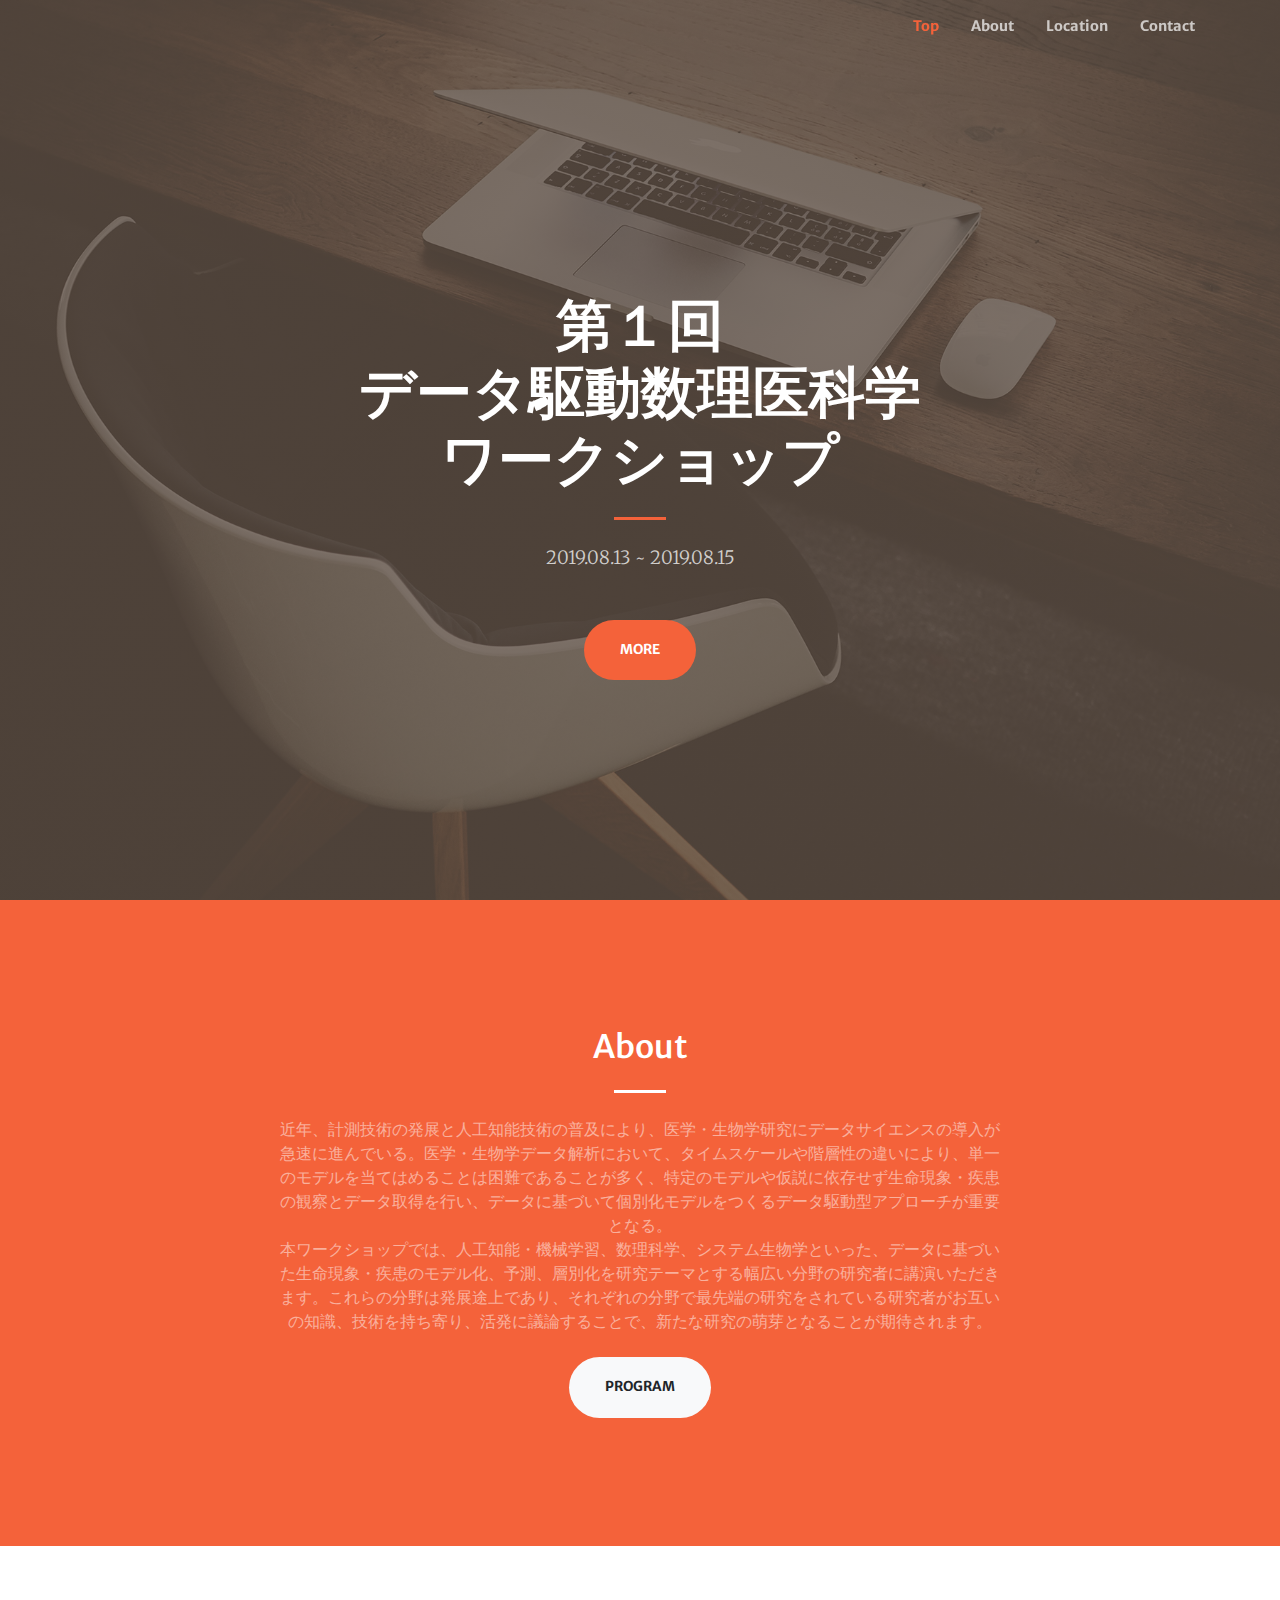
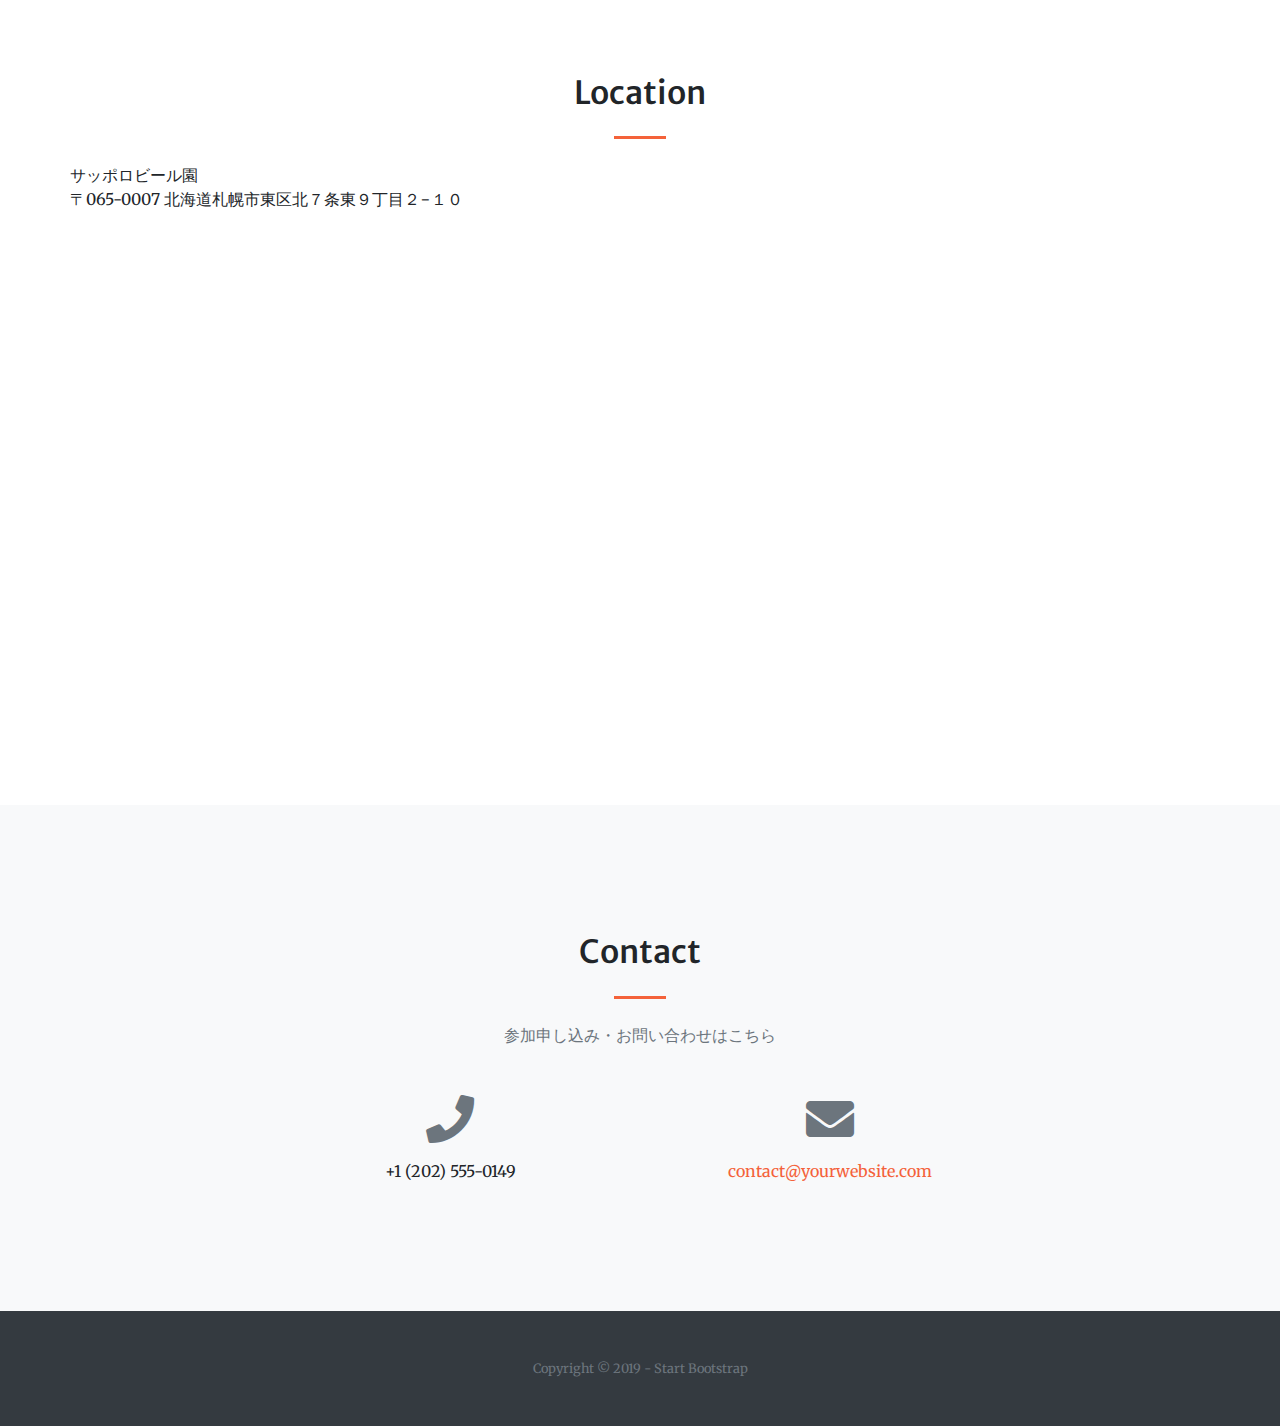
==== index.html @ a9fa40c0 "Add files via upload" ====
<!DOCTYPE html>
<html lang="en">

<head>

  <meta charset="utf-8">
  <meta name="viewport" content="width=device-width, initial-scale=1, shrink-to-fit=no">
  <meta name="description" content="">
  <meta name="author" content="">

  <title>データ駆動数理医科学ワークショップ</title>

  <!-- Font Awesome Icons -->
  <link href="vendor/fontawesome-free/css/all.min.css" rel="stylesheet" type="text/css">

  <!-- Google Fonts -->
  <link href="https://fonts.googleapis.com/css?family=Merriweather+Sans:400,700" rel="stylesheet">
  <link href='https://fonts.googleapis.com/css?family=Merriweather:400,300,300italic,400italic,700,700italic' rel='stylesheet' type='text/css'>

  <!-- Plugin CSS -->
  <link href="vendor/magnific-popup/magnific-popup.css" rel="stylesheet">

  <!-- Theme CSS - Includes Bootstrap -->
  <link href="css/creative.min.css" rel="stylesheet">

</head>

<body id="page-top">

  <!-- Navigation -->
  <nav class="navbar navbar-expand-lg navbar-light fixed-top py-3" id="mainNav">
    <div class="container">
      <a class="navbar-brand js-scroll-trigger" href="#page-top">
</a>
      <button class="navbar-toggler navbar-toggler-right" type="button" data-toggle="collapse" data-target="#navbarResponsive" aria-controls="navbarResponsive" aria-expanded="false" aria-label="Toggle navigation">
        <span class="navbar-toggler-icon"></span>
      </button>
      <div class="collapse navbar-collapse" id="navbarResponsive">
        <ul class="navbar-nav ml-auto my-2 my-lg-0">
          <li class="nav-item">
            <a class="nav-link js-scroll-trigger" href="#top">Top</a>
          </li>
          <li class="nav-item">
            <a class="nav-link js-scroll-trigger" href="#about">About</a>
          </li>
          <!--
          <li class="nav-item">
            <a class="nav-link js-scroll-trigger" href="./program.html">Program</a>
          </li>
          -->
          <li class="nav-item">
            <a class="nav-link js-scroll-trigger" href="#map">Location</a>
          </li>
          <li class="nav-item">
            <a class="nav-link js-scroll-trigger" href="#contact">Contact</a>
          </li>
        </ul>
      </div>
    </div>
  </nav>

  <!-- Masthead -->
  <header class="masthead" id="top">
    <div class="container h-100">
      <div class="row h-100 align-items-center justify-content-center text-center">
        <div class="col-lg-10 align-self-end">
          <h1 class="text-uppercase text-white font-weight-bold">第１回</br>データ駆動数理医科学</br>ワークショップ</h1>
          <hr class="divider my-4">
        </div>
        <div class="col-lg-8 align-self-baseline">
          <p class="text-white-75 font-weight-light mb-5">2019.08.13 ~ 2019.08.15</p>
          <a class="btn btn-primary btn-xl js-scroll-trigger" href="#about">More</a>
        </div>
      </div>
    </div>
  </header>

  <!-- About Section -->
  <section class="page-section bg-primary" id="about">
    <div class="container">
      <div class="row justify-content-center">
        <div class="col-lg-8 text-center">
          <h2 class="text-white mt-0">About</h2>
          <hr class="divider light my-4">
          <p class="text-white-50 mb-4">近年、計測技術の発展と人工知能技術の普及により、医学・生物学研究にデータサイエンスの導入が急速に進んでいる。医学・生物学データ解析において、タイムスケールや階層性の違いにより、単一のモデルを当てはめることは困難であることが多く、特定のモデルや仮説に依存せず生命現象・疾患の観察とデータ取得を行い、データに基づいて個別化モデルをつくるデータ駆動型アプローチが重要となる。</br>本ワークショップでは、人工知能・機械学習、数理科学、システム生物学といった、データに基づいた生命現象・疾患のモデル化、予測、層別化を研究テーマとする幅広い分野の研究者に講演いただきます。これらの分野は発展途上であり、それぞれの分野で最先端の研究をされている研究者がお互いの知識、技術を持ち寄り、活発に議論することで、新たな研究の萌芽となることが期待されます。</p>
          <a class="btn btn-light btn-xl js-scroll-trigger" href="./program.html">Program</a>
        </div>
      </div>
    </div>
  </section>
  
 
  <!-- Program Section -->
  <!--
  <section class="page-section bg-light">
    <div class="container">
      <div class="row justify-content-center">
        <div class="col-lg-8 text-muted">
          <h2 class="text-black mt-0" id="day1">Day1 2019.08.13</h2>
<p>16:00 – 16:40　バイオインフォマティクス<br />
ネットワークモデルに基づく免疫応答ダイナミクスの解析<br />
川上　英良<br />
理化学研究所 医科学イノベーションハブ推進プログラム</p>

<p>16:40 − 17:00　休憩</p>

<p>17:00 – 17:30　数理モデル<br />
免疫システムの情報処理<br />
熊谷　雄太郎<br />
大阪大学 免疫学フロンティア研究センター</p>

<p>17:30 – 18:00　数理モデル<br />
宿主APOBECとHIV-1 Vifタンパク間の共進化<br />
中林　潤<br />
横浜市立大学 先端医科学研究センター</p>

<p>19:00 − 21:00<br />
懇親会</p>

<h2 class="text-black mt-0" id="day2">Day2 2019.08.14</h2>

<p>10:00 – 10:30　数理モデル<br />
胸腺における上皮細胞との相互作用によるT細胞分化制御の理論解析<br />
金子　和正<br />
東京大学大学院 工学系研究科 電気系工学専攻</p>

<p>10:30 – 11:00　数理モデル<br />
抗原提示の階層的モデル<br />
寺口　俊介<br />
東北大学 東北メディカルメガバンク機構 ゲノム解析部門</p>

<p>11:00 − 11:20　休憩</p>

<p>11:20 – 12:00　数理モデル<br />
インフルエンザウイルス進化を駆動する宿主免疫構造の次元<br />
佐々木　顕<br />
総合研究大学院大学 先導科学研究科</p>

<p>12:00 − 13:30　昼休憩</p>

<p>13:30 – 14:30　実験解析<br />
【招待講演】<br />
シングルセル移植により明らかとなった造血幹細胞のふるまい<br />
山本　玲<br />
Institute for Stem Cell Biology and Regenerative Medicine, Stanford University School of Medicine</p>

<p>14:30 – 15:00　数理モデル<br />
骨髄球バイパスを含む造血システムの数理モデル<br />
岩波　翔也<br />
九州大学大学院 システム生命科学府</p>

<p>15:00 − 15:20　休憩</p>

<p>15:20 – 16:00　実験解析<br />
【招待講演】<br />
関節リウマチ骨破壊と骨免疫学〜Systems Osteoimmunologyの挑戦〜<br />
篠原　正浩<br />
東京医科歯科大学大学院 医歯学総合研究科</p>

<p>16:00 – 16:30　バイオインフォマティクス<br />
形式文法による免疫応答の表現と炎症過程記述への応用<br />
中岡　慎治<br />
さきがけ研究者 (東京大学生産技術研究所)</p>

<p>16:30 – 17:00　数理モデル<br />
骨免疫の数理モデル<br />
岩見　真吾<br />
九州大学大学院 理学研究院 生物科学部門</p>

         <h2 class="text-black mt-0" id="day3">Day3 2019.08.15</h2>


        </div>
      </div>
    </div>
  </section>
  -->
  <!-- Location Section -->
  <section class="page-section" id="map">
    <div class="container">
      <h2 class="text-center mt-0">Location</h2>
      <hr class="divider my-4">
      <div class="row">
       <p>サッポロビール園<br />
 〒065-0007 北海道札幌市東区北７条東９丁目２−１０</p>

<iframe src="https://www.google.com/maps/embed?pb=!1m18!1m12!1m3!1d2914.5752256854153!2d141.36680661532785!3d43.07140062914562!2m3!1f0!2f0!3f0!3m2!1i1024!2i768!4f13.1!3m3!1m2!1s0x5f0b296c094fffff%3A0x8da6209b02f71a4!2z44K144OD44Od44Ot44OT44O844Or5ZyS!5e0!3m2!1sja!2sjp!4v1563969987696!5m2!1sja!2sjp" width="100%" height="450" frameborder="0" style="border:0" allowfullscreen></iframe>
      </div>
    </div>
  </section>
  <!-- Portfolio Section -->
  <!--
  <section id="portfolio">
    <div class="container-fluid p-0">
      <div class="row no-gutters">
        <div class="col-lg-4 col-sm-6">
          <a class="portfolio-box" href="img/portfolio/fullsize/1.jpg">
            <img class="img-fluid" src="img/portfolio/thumbnails/1.jpg" alt="">
            <div class="portfolio-box-caption">
              <div class="project-category text-white-50">
                Category
              </div>
              <div class="project-name">
                Project Name
              </div>
            </div>
          </a>
        </div>
        <div class="col-lg-4 col-sm-6">
          <a class="portfolio-box" href="img/portfolio/fullsize/2.jpg">
            <img class="img-fluid" src="img/portfolio/thumbnails/2.jpg" alt="">
            <div class="portfolio-box-caption">
              <div class="project-category text-white-50">
                Category
              </div>
              <div class="project-name">
                Project Name
              </div>
            </div>
          </a>
        </div>
        <div class="col-lg-4 col-sm-6">
          <a class="portfolio-box" href="img/portfolio/fullsize/3.jpg">
            <img class="img-fluid" src="img/portfolio/thumbnails/3.jpg" alt="">
            <div class="portfolio-box-caption">
              <div class="project-category text-white-50">
                Category
              </div>
              <div class="project-name">
                Project Name
              </div>
            </div>
          </a>
        </div>
        <div class="col-lg-4 col-sm-6">
          <a class="portfolio-box" href="img/portfolio/fullsize/4.jpg">
            <img class="img-fluid" src="img/portfolio/thumbnails/4.jpg" alt="">
            <div class="portfolio-box-caption">
              <div class="project-category text-white-50">
                Category
              </div>
              <div class="project-name">
                Project Name
              </div>
            </div>
          </a>
        </div>
        <div class="col-lg-4 col-sm-6">
          <a class="portfolio-box" href="img/portfolio/fullsize/5.jpg">
            <img class="img-fluid" src="img/portfolio/thumbnails/5.jpg" alt="">
            <div class="portfolio-box-caption">
              <div class="project-category text-white-50">
                Category
              </div>
              <div class="project-name">
                Project Name
              </div>
            </div>
          </a>
        </div>
        <div class="col-lg-4 col-sm-6">
          <a class="portfolio-box" href="img/portfolio/fullsize/6.jpg">
            <img class="img-fluid" src="img/portfolio/thumbnails/6.jpg" alt="">
            <div class="portfolio-box-caption p-3">
              <div class="project-category text-white-50">
                Category
              </div>
              <div class="project-name">
                Project Name
              </div>
            </div>
          </a>
        </div>
      </div>
    </div>
  </section>
  -->
  <!-- Call to Action Section -->
  <!--
  <section class="page-section bg-dark text-white">
    <div class="container text-center">
      <h2 class="mb-4">Free Download at Start Bootstrap!</h2>
      <a class="btn btn-light btn-xl" href="https://startbootstrap.com/themes/creative/">Download Now!</a>
    </div>
  </section>
  -->
  <!-- Contact Section -->
  <section class="page-section bg-light" id="contact">
    <div class="container">
      <div class="row justify-content-center">
        <div class="col-lg-8 text-center">
          <h2 class="mt-0">Contact</h2>
          <hr class="divider my-4">
          <p class="text-muted mb-5">参加申し込み・お問い合わせはこちら</p>
        </div>
      </div>
      <div class="row">
        <div class="col-lg-4 ml-auto text-center mb-5 mb-lg-0">
          <i class="fas fa-phone fa-3x mb-3 text-muted"></i>
          <div>+1 (202) 555-0149</div>
        </div>
        <div class="col-lg-4 mr-auto text-center">
          <i class="fas fa-envelope fa-3x mb-3 text-muted"></i>
          <!-- Make sure to change the email address in anchor text AND the link below! -->
          <a class="d-block" href="mailto:contact@yourwebsite.com">contact@yourwebsite.com</a>
        </div>
      </div>
    </div>
  </section>

  <!-- Footer -->
  <footer class="bg-dark py-5">
    <div class="container">
      <div class="small text-center text-muted">Copyright &copy; 2019 - Start Bootstrap</div>
    </div>
  </footer>

  <!-- Bootstrap core JavaScript -->
  <script src="vendor/jquery/jquery.min.js"></script>
  <script src="vendor/bootstrap/js/bootstrap.bundle.min.js"></script>

  <!-- Plugin JavaScript -->
  <script src="vendor/jquery-easing/jquery.easing.min.js"></script>
  <script src="vendor/magnific-popup/jquery.magnific-popup.min.js"></script>

  <!-- Custom scripts for this template -->
  <script src="js/creative.min.js"></script>

</body>

</html>
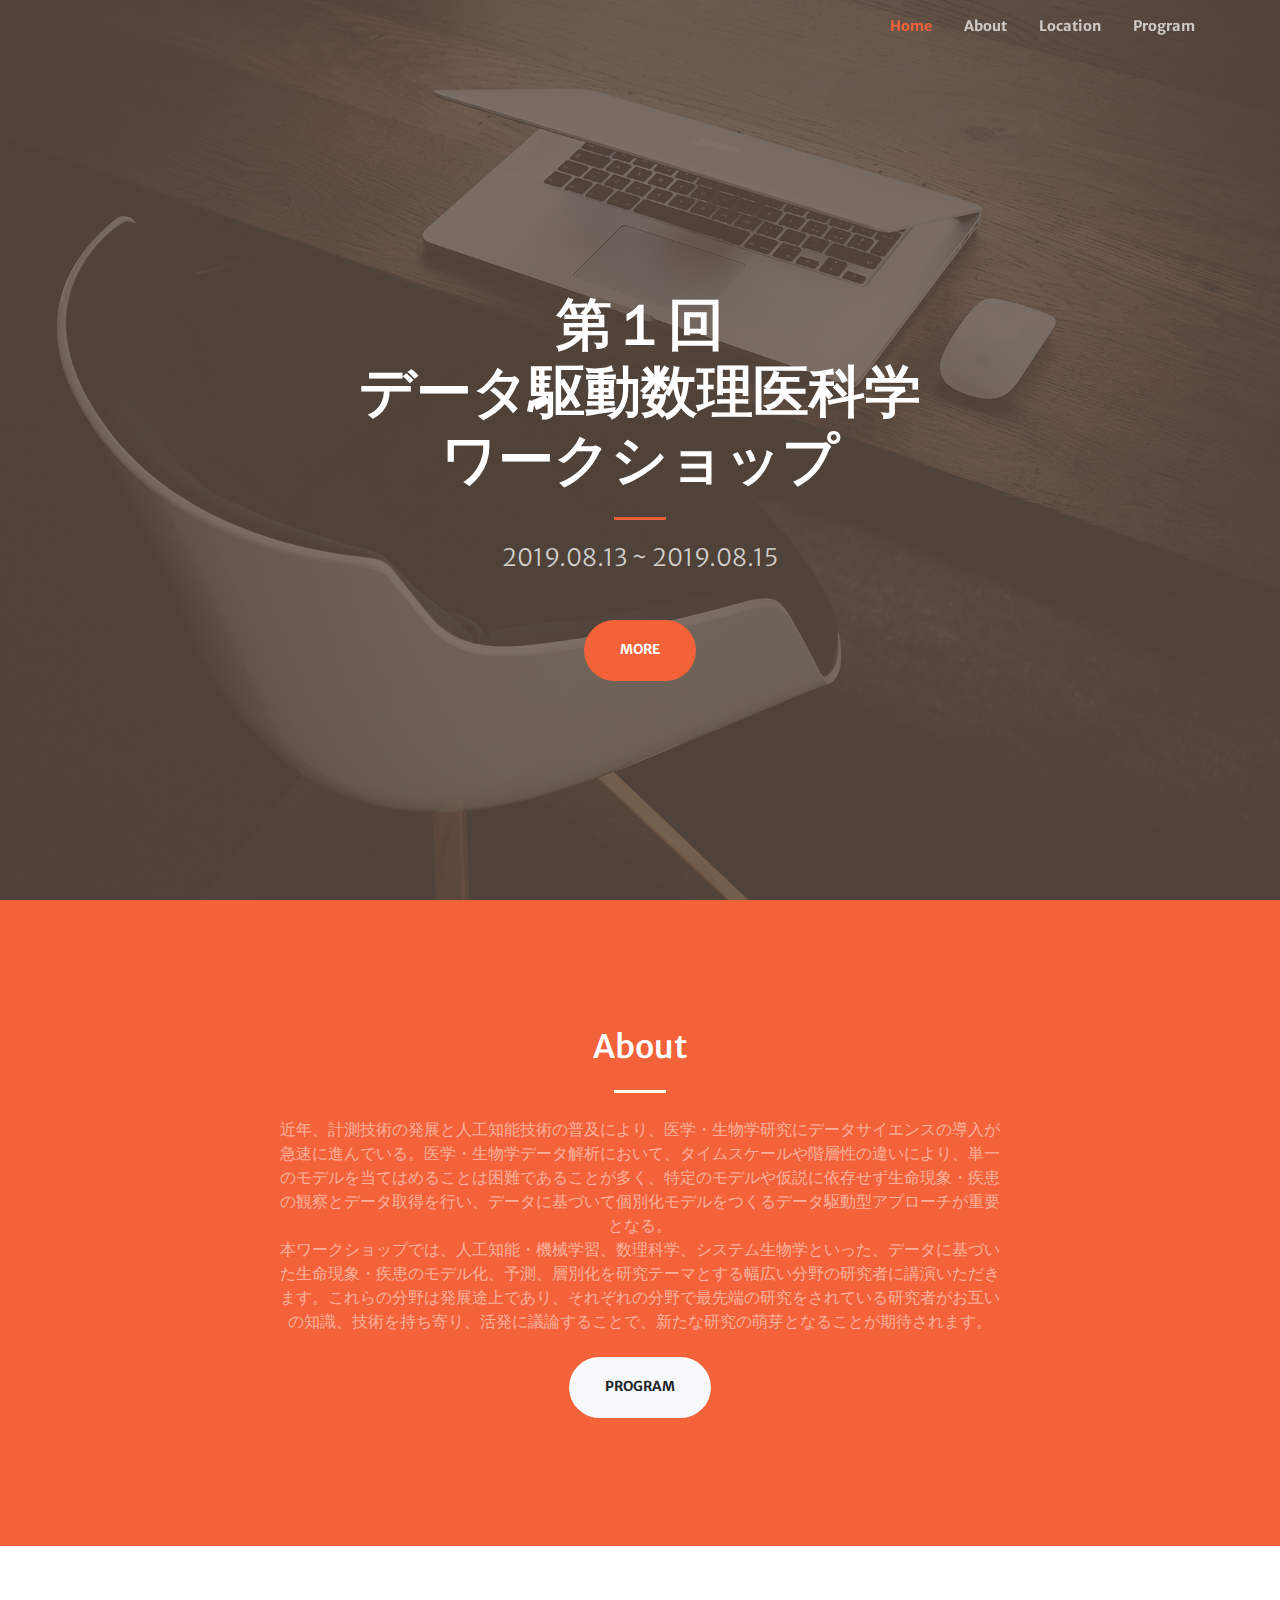
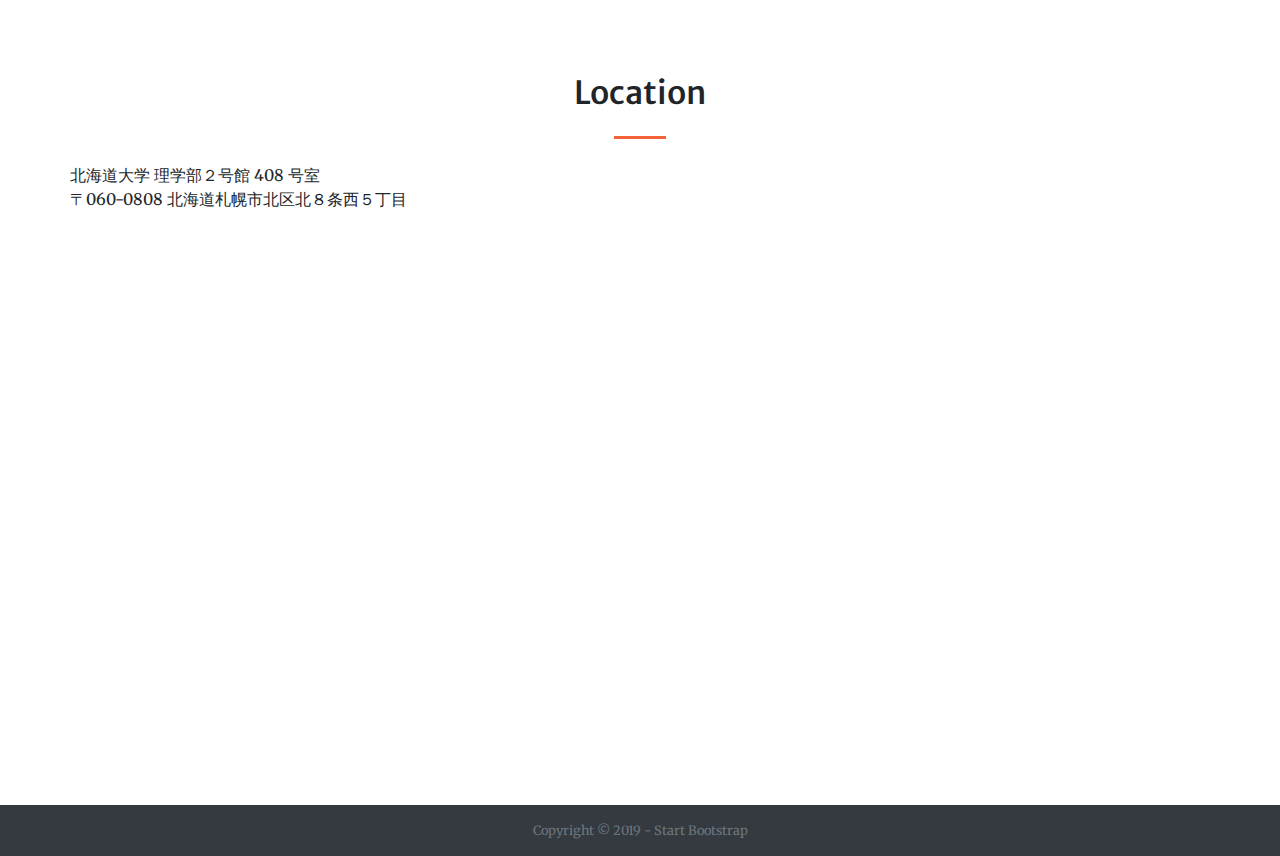
==== commit 6da13a16: "Add files via upload" ====
--- a/index.html
+++ b/index.html
@@ -38,22 +38,22 @@
       <div class="collapse navbar-collapse" id="navbarResponsive">
         <ul class="navbar-nav ml-auto my-2 my-lg-0">
           <li class="nav-item">
-            <a class="nav-link js-scroll-trigger" href="#top">Top</a>
+            <a class="nav-link js-scroll-trigger" href="#top">Home</a>
           </li>
           <li class="nav-item">
             <a class="nav-link js-scroll-trigger" href="#about">About</a>
           </li>
-          <!--
-          <li class="nav-item">
-            <a class="nav-link js-scroll-trigger" href="./program.html">Program</a>
-          </li>
-          -->
           <li class="nav-item">
             <a class="nav-link js-scroll-trigger" href="#map">Location</a>
           </li>
           <li class="nav-item">
+            <a class="nav-link js-scroll-trigger" href="./program.html">Program</a>
+          </li>
+          <!--
+          <li class="nav-item">
             <a class="nav-link js-scroll-trigger" href="#contact">Contact</a>
           </li>
+          -->
         </ul>
       </div>
     </div>
@@ -68,7 +68,7 @@
           <hr class="divider my-4">
         </div>
         <div class="col-lg-8 align-self-baseline">
-          <p class="text-white-75 font-weight-light mb-5">2019.08.13 ~ 2019.08.15</p>
+          <h4 class="text-white-75 font-weight-light mb-5">2019.08.13 ~ 2019.08.15</h4>
           <a class="btn btn-primary btn-xl js-scroll-trigger" href="#about">More</a>
         </div>
       </div>
@@ -89,202 +89,22 @@
     </div>
   </section>
   
- 
-  <!-- Program Section -->
-  <!--
-  <section class="page-section bg-light">
-    <div class="container">
-      <div class="row justify-content-center">
-        <div class="col-lg-8 text-muted">
-          <h2 class="text-black mt-0" id="day1">Day1 2019.08.13</h2>
-<p>16:00 – 16:40　バイオインフォマティクス<br />
-ネットワークモデルに基づく免疫応答ダイナミクスの解析<br />
-川上　英良<br />
-理化学研究所 医科学イノベーションハブ推進プログラム</p>
-
-<p>16:40 − 17:00　休憩</p>
-
-<p>17:00 – 17:30　数理モデル<br />
-免疫システムの情報処理<br />
-熊谷　雄太郎<br />
-大阪大学 免疫学フロンティア研究センター</p>
-
-<p>17:30 – 18:00　数理モデル<br />
-宿主APOBECとHIV-1 Vifタンパク間の共進化<br />
-中林　潤<br />
-横浜市立大学 先端医科学研究センター</p>
-
-<p>19:00 − 21:00<br />
-懇親会</p>
-
-<h2 class="text-black mt-0" id="day2">Day2 2019.08.14</h2>
-
-<p>10:00 – 10:30　数理モデル<br />
-胸腺における上皮細胞との相互作用によるT細胞分化制御の理論解析<br />
-金子　和正<br />
-東京大学大学院 工学系研究科 電気系工学専攻</p>
-
-<p>10:30 – 11:00　数理モデル<br />
-抗原提示の階層的モデル<br />
-寺口　俊介<br />
-東北大学 東北メディカルメガバンク機構 ゲノム解析部門</p>
-
-<p>11:00 − 11:20　休憩</p>
-
-<p>11:20 – 12:00　数理モデル<br />
-インフルエンザウイルス進化を駆動する宿主免疫構造の次元<br />
-佐々木　顕<br />
-総合研究大学院大学 先導科学研究科</p>
-
-<p>12:00 − 13:30　昼休憩</p>
-
-<p>13:30 – 14:30　実験解析<br />
-【招待講演】<br />
-シングルセル移植により明らかとなった造血幹細胞のふるまい<br />
-山本　玲<br />
-Institute for Stem Cell Biology and Regenerative Medicine, Stanford University School of Medicine</p>
-
-<p>14:30 – 15:00　数理モデル<br />
-骨髄球バイパスを含む造血システムの数理モデル<br />
-岩波　翔也<br />
-九州大学大学院 システム生命科学府</p>
-
-<p>15:00 − 15:20　休憩</p>
-
-<p>15:20 – 16:00　実験解析<br />
-【招待講演】<br />
-関節リウマチ骨破壊と骨免疫学〜Systems Osteoimmunologyの挑戦〜<br />
-篠原　正浩<br />
-東京医科歯科大学大学院 医歯学総合研究科</p>
-
-<p>16:00 – 16:30　バイオインフォマティクス<br />
-形式文法による免疫応答の表現と炎症過程記述への応用<br />
-中岡　慎治<br />
-さきがけ研究者 (東京大学生産技術研究所)</p>
-
-<p>16:30 – 17:00　数理モデル<br />
-骨免疫の数理モデル<br />
-岩見　真吾<br />
-九州大学大学院 理学研究院 生物科学部門</p>
-
-         <h2 class="text-black mt-0" id="day3">Day3 2019.08.15</h2>
-
-
-        </div>
-      </div>
-    </div>
-  </section>
-  -->
   <!-- Location Section -->
   <section class="page-section" id="map">
     <div class="container">
       <h2 class="text-center mt-0">Location</h2>
       <hr class="divider my-4">
       <div class="row">
-       <p>サッポロビール園<br />
- 〒065-0007 北海道札幌市東区北７条東９丁目２−１０</p>
+       <p>北海道大学 理学部２号館 408 号室<br />
+〒060-0808 北海道札幌市北区北８条西５丁目</p>
+<iframe src="https://www.google.com/maps/embed?pb=!1m18!1m12!1m3!1d2914.2633975560243!2d141.33781895082944!3d43.07795747904286!2m3!1f0!2f0!3f0!3m2!1i1024!2i768!4f13.1!3m3!1m2!1s0x5f0b290bc5dc9a43%3A0x425f98023e0b86d5!2z5YyX5rW36YGT5aSn5a2m!5e0!3m2!1sja!2sjp!4v1564560141113!5m2!1sja!2sjp" width="6100%" height="450" frameborder="0" style="border:0" allowfullscreen></iframe>
 
-<iframe src="https://www.google.com/maps/embed?pb=!1m18!1m12!1m3!1d2914.5752256854153!2d141.36680661532785!3d43.07140062914562!2m3!1f0!2f0!3f0!3m2!1i1024!2i768!4f13.1!3m3!1m2!1s0x5f0b296c094fffff%3A0x8da6209b02f71a4!2z44K144OD44Od44Ot44OT44O844Or5ZyS!5e0!3m2!1sja!2sjp!4v1563969987696!5m2!1sja!2sjp" width="100%" height="450" frameborder="0" style="border:0" allowfullscreen></iframe>
       </div>
     </div>
   </section>
-  <!-- Portfolio Section -->
+
+  <!-- Contact Section -->
   <!--
-  <section id="portfolio">
-    <div class="container-fluid p-0">
-      <div class="row no-gutters">
-        <div class="col-lg-4 col-sm-6">
-          <a class="portfolio-box" href="img/portfolio/fullsize/1.jpg">
-            <img class="img-fluid" src="img/portfolio/thumbnails/1.jpg" alt="">
-            <div class="portfolio-box-caption">
-              <div class="project-category text-white-50">
-                Category
-              </div>
-              <div class="project-name">
-                Project Name
-              </div>
-            </div>
-          </a>
-        </div>
-        <div class="col-lg-4 col-sm-6">
-          <a class="portfolio-box" href="img/portfolio/fullsize/2.jpg">
-            <img class="img-fluid" src="img/portfolio/thumbnails/2.jpg" alt="">
-            <div class="portfolio-box-caption">
-              <div class="project-category text-white-50">
-                Category
-              </div>
-              <div class="project-name">
-                Project Name
-              </div>
-            </div>
-          </a>
-        </div>
-        <div class="col-lg-4 col-sm-6">
-          <a class="portfolio-box" href="img/portfolio/fullsize/3.jpg">
-            <img class="img-fluid" src="img/portfolio/thumbnails/3.jpg" alt="">
-            <div class="portfolio-box-caption">
-              <div class="project-category text-white-50">
-                Category
-              </div>
-              <div class="project-name">
-                Project Name
-              </div>
-            </div>
-          </a>
-        </div>
-        <div class="col-lg-4 col-sm-6">
-          <a class="portfolio-box" href="img/portfolio/fullsize/4.jpg">
-            <img class="img-fluid" src="img/portfolio/thumbnails/4.jpg" alt="">
-            <div class="portfolio-box-caption">
-              <div class="project-category text-white-50">
-                Category
-              </div>
-              <div class="project-name">
-                Project Name
-              </div>
-            </div>
-          </a>
-        </div>
-        <div class="col-lg-4 col-sm-6">
-          <a class="portfolio-box" href="img/portfolio/fullsize/5.jpg">
-            <img class="img-fluid" src="img/portfolio/thumbnails/5.jpg" alt="">
-            <div class="portfolio-box-caption">
-              <div class="project-category text-white-50">
-                Category
-              </div>
-              <div class="project-name">
-                Project Name
-              </div>
-            </div>
-          </a>
-        </div>
-        <div class="col-lg-4 col-sm-6">
-          <a class="portfolio-box" href="img/portfolio/fullsize/6.jpg">
-            <img class="img-fluid" src="img/portfolio/thumbnails/6.jpg" alt="">
-            <div class="portfolio-box-caption p-3">
-              <div class="project-category text-white-50">
-                Category
-              </div>
-              <div class="project-name">
-                Project Name
-              </div>
-            </div>
-          </a>
-        </div>
-      </div>
-    </div>
-  </section>
-  -->
-  <!-- Call to Action Section -->
-  <!--
-  <section class="page-section bg-dark text-white">
-    <div class="container text-center">
-      <h2 class="mb-4">Free Download at Start Bootstrap!</h2>
-      <a class="btn btn-light btn-xl" href="https://startbootstrap.com/themes/creative/">Download Now!</a>
-    </div>
-  </section>
-  -->
-  <!-- Contact Section -->
   <section class="page-section bg-light" id="contact">
     <div class="container">
       <div class="row justify-content-center">
@@ -301,15 +121,15 @@
         </div>
         <div class="col-lg-4 mr-auto text-center">
           <i class="fas fa-envelope fa-3x mb-3 text-muted"></i>
-          <!-- Make sure to change the email address in anchor text AND the link below! -->
+          <!-- Make sure to change the email address in anchor text AND the link below! 
           <a class="d-block" href="mailto:contact@yourwebsite.com">contact@yourwebsite.com</a>
         </div>
       </div>
     </div>
   </section>
-
+-->
   <!-- Footer -->
-  <footer class="bg-dark py-5">
+  <footer class="bg-dark py-3">
     <div class="container">
       <div class="small text-center text-muted">Copyright &copy; 2019 - Start Bootstrap</div>
     </div>
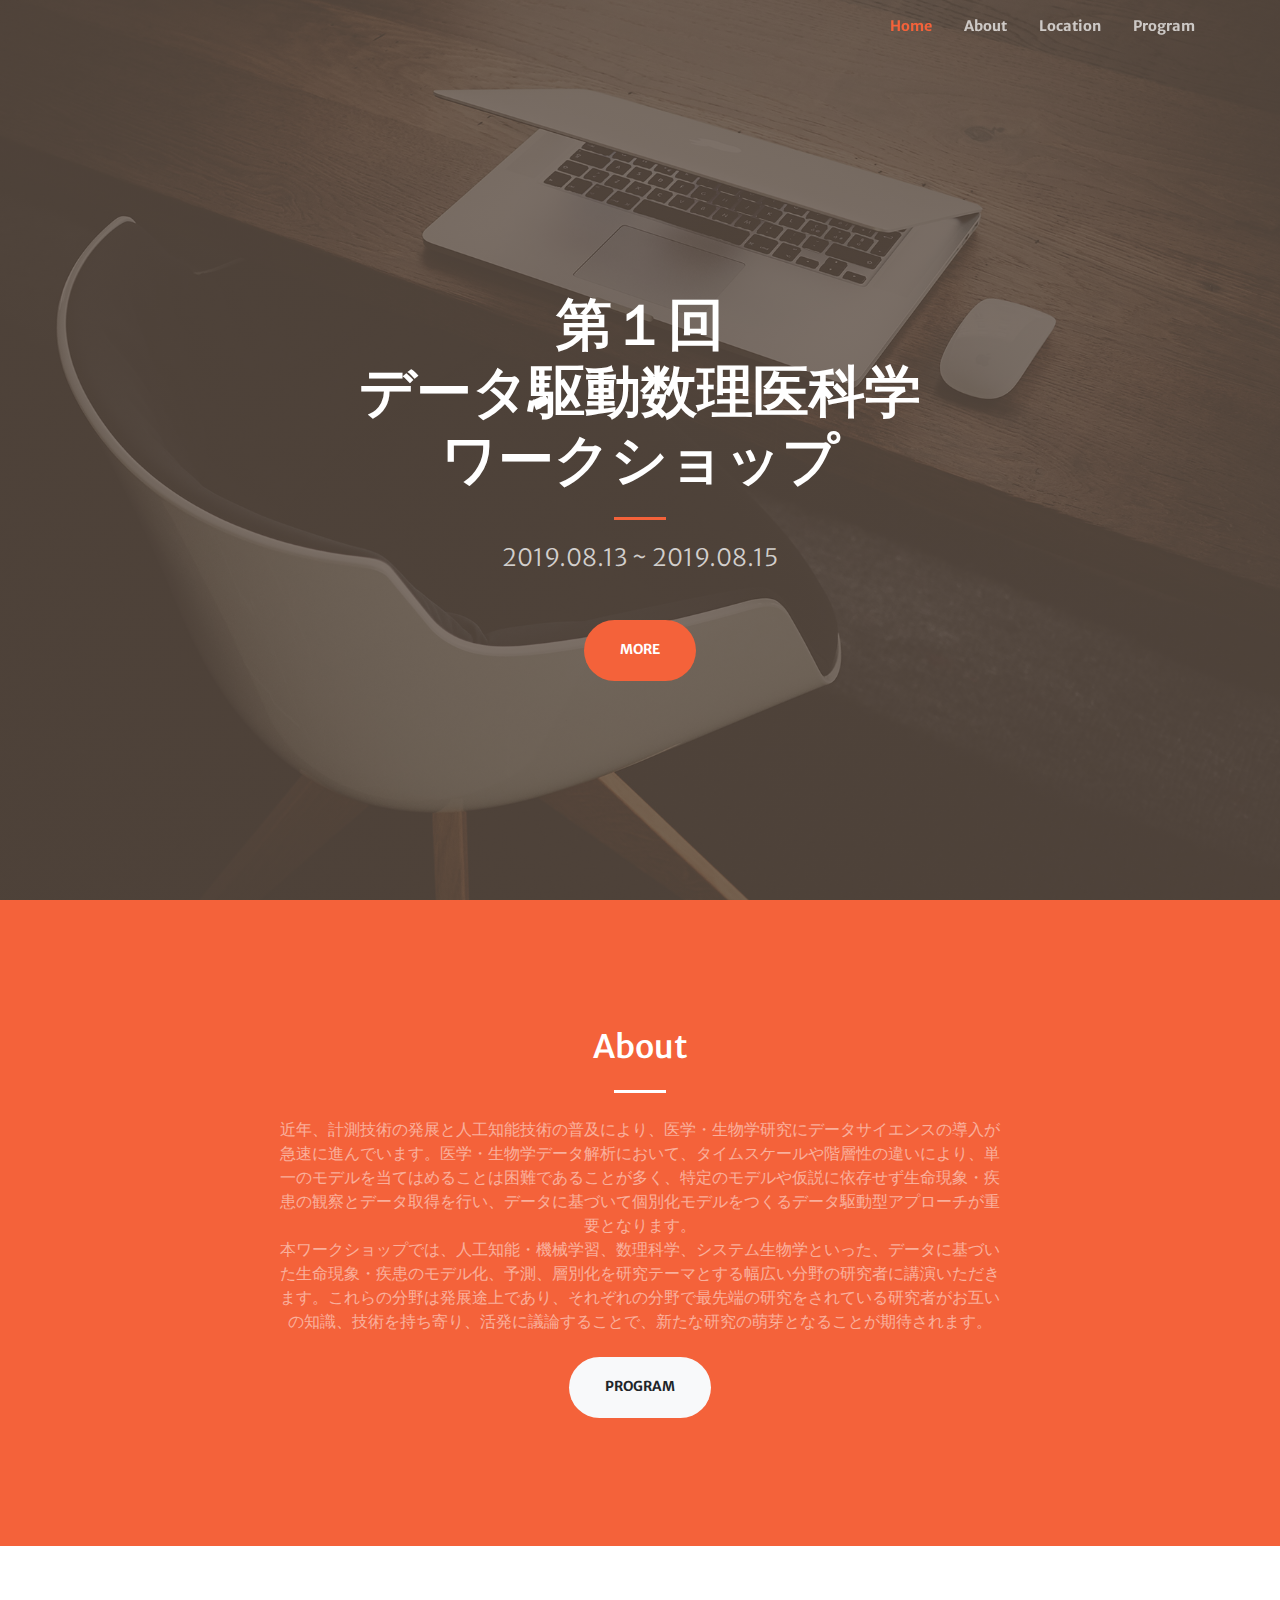
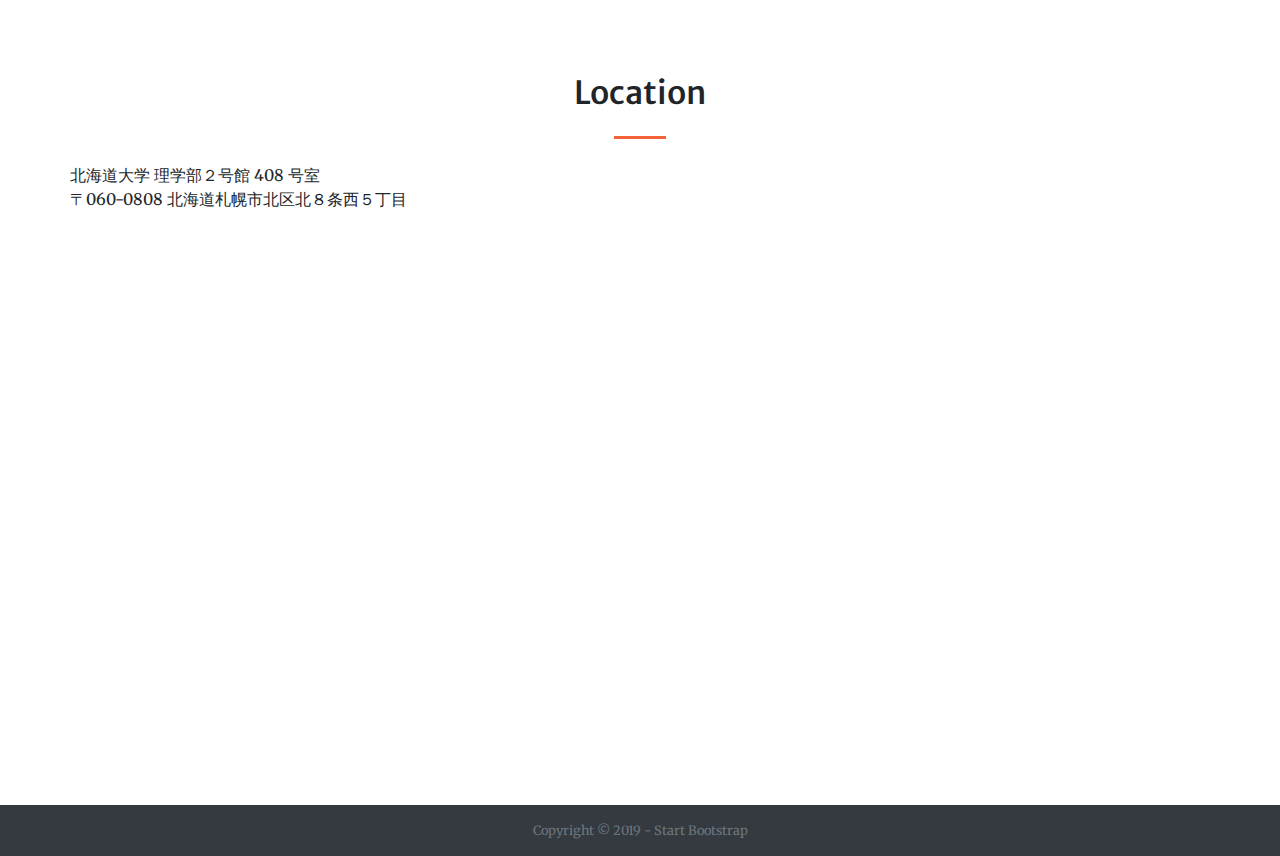
==== commit af8f16b7: "Add files via upload" ====
--- a/index.html
+++ b/index.html
@@ -82,7 +82,7 @@
         <div class="col-lg-8 text-center">
           <h2 class="text-white mt-0">About</h2>
           <hr class="divider light my-4">
-          <p class="text-white-50 mb-4">近年、計測技術の発展と人工知能技術の普及により、医学・生物学研究にデータサイエンスの導入が急速に進んでいる。医学・生物学データ解析において、タイムスケールや階層性の違いにより、単一のモデルを当てはめることは困難であることが多く、特定のモデルや仮説に依存せず生命現象・疾患の観察とデータ取得を行い、データに基づいて個別化モデルをつくるデータ駆動型アプローチが重要となる。</br>本ワークショップでは、人工知能・機械学習、数理科学、システム生物学といった、データに基づいた生命現象・疾患のモデル化、予測、層別化を研究テーマとする幅広い分野の研究者に講演いただきます。これらの分野は発展途上であり、それぞれの分野で最先端の研究をされている研究者がお互いの知識、技術を持ち寄り、活発に議論することで、新たな研究の萌芽となることが期待されます。</p>
+          <p class="text-white-50 mb-4">近年、計測技術の発展と人工知能技術の普及により、医学・生物学研究にデータサイエンスの導入が急速に進んでいます。医学・生物学データ解析において、タイムスケールや階層性の違いにより、単一のモデルを当てはめることは困難であることが多く、特定のモデルや仮説に依存せず生命現象・疾患の観察とデータ取得を行い、データに基づいて個別化モデルをつくるデータ駆動型アプローチが重要となります。</br>本ワークショップでは、人工知能・機械学習、数理科学、システム生物学といった、データに基づいた生命現象・疾患のモデル化、予測、層別化を研究テーマとする幅広い分野の研究者に講演いただきます。これらの分野は発展途上であり、それぞれの分野で最先端の研究をされている研究者がお互いの知識、技術を持ち寄り、活発に議論することで、新たな研究の萌芽となることが期待されます。</p>
           <a class="btn btn-light btn-xl js-scroll-trigger" href="./program.html">Program</a>
         </div>
       </div>
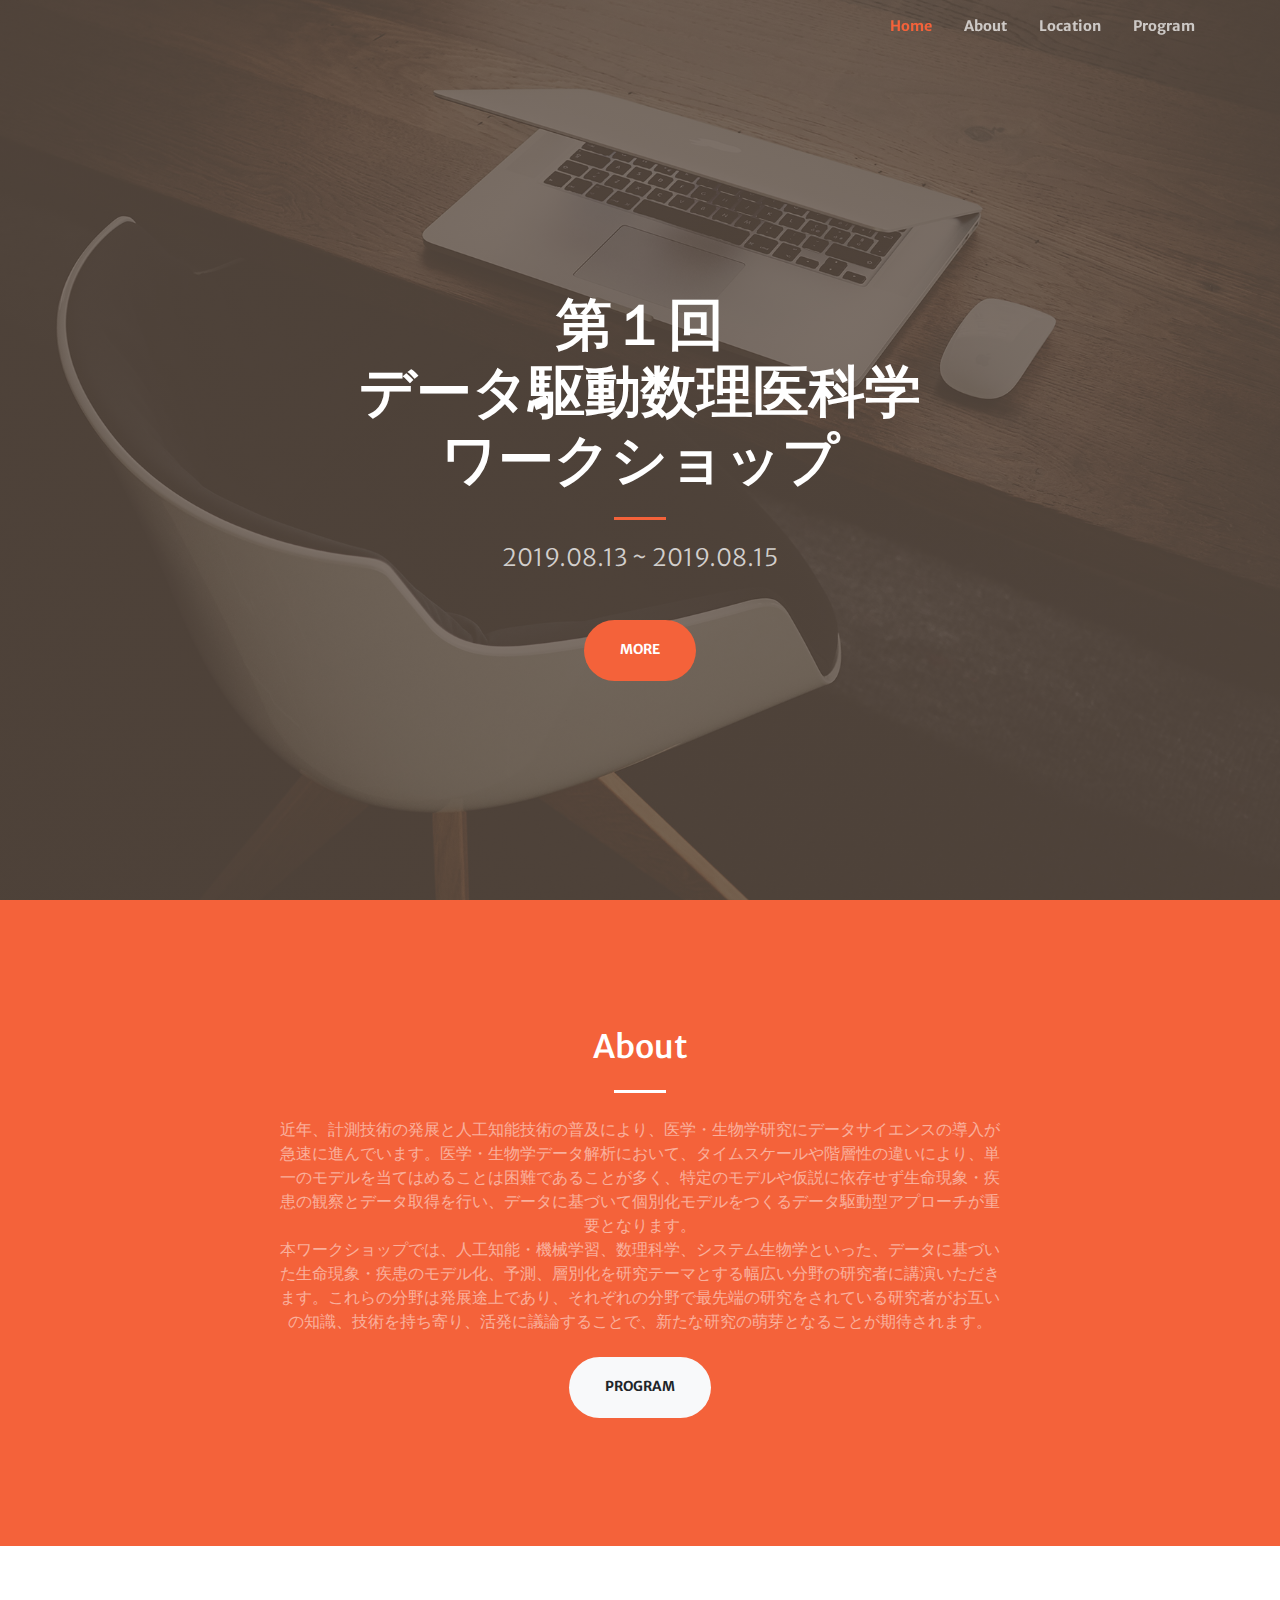
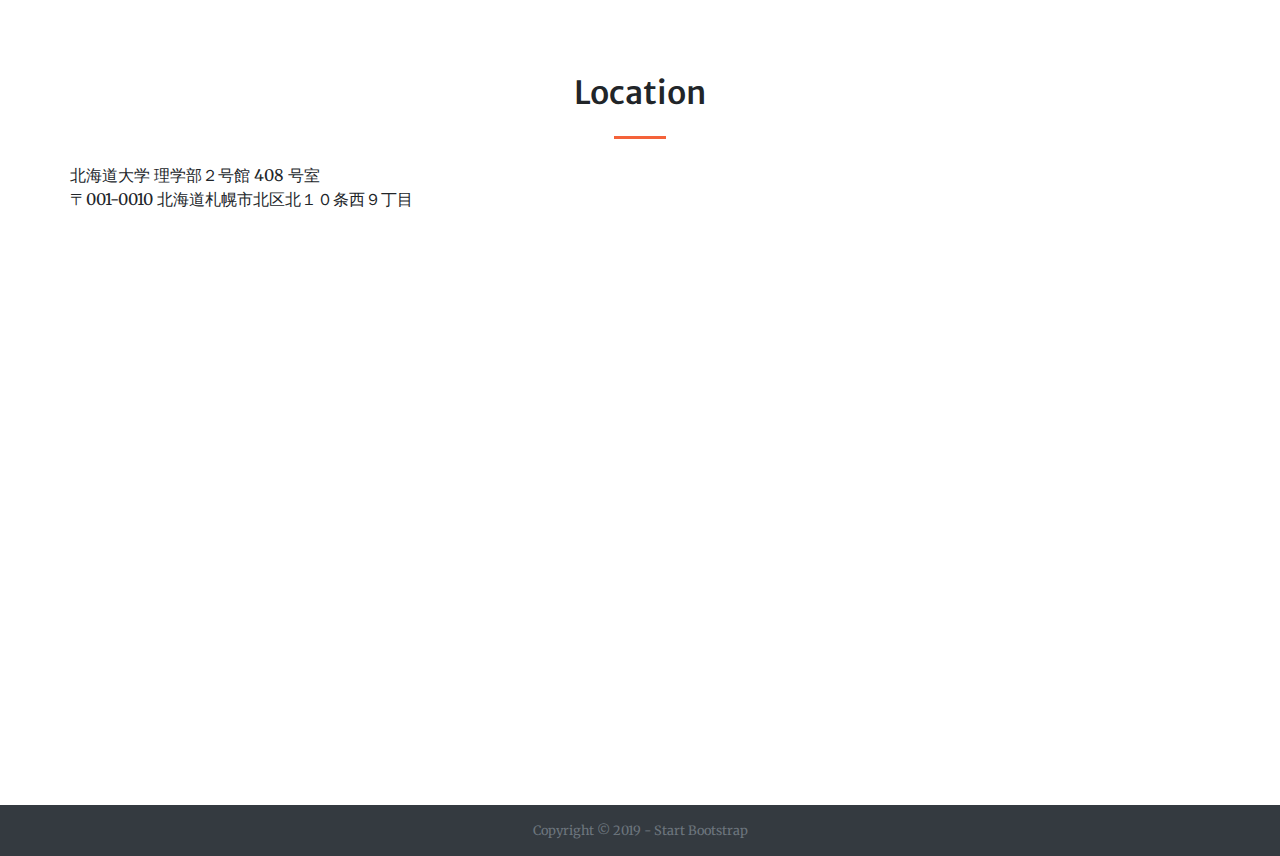
==== commit 553bfb62: "Add files via upload" ====
--- a/index.html
+++ b/index.html
@@ -96,9 +96,8 @@
       <hr class="divider my-4">
       <div class="row">
        <p>北海道大学 理学部２号館 408 号室<br />
-〒060-0808 北海道札幌市北区北８条西５丁目</p>
-<iframe src="https://www.google.com/maps/embed?pb=!1m18!1m12!1m3!1d2914.2633975560243!2d141.33781895082944!3d43.07795747904286!2m3!1f0!2f0!3f0!3m2!1i1024!2i768!4f13.1!3m3!1m2!1s0x5f0b290bc5dc9a43%3A0x425f98023e0b86d5!2z5YyX5rW36YGT5aSn5a2m!5e0!3m2!1sja!2sjp!4v1564560141113!5m2!1sja!2sjp" width="6100%" height="450" frameborder="0" style="border:0" allowfullscreen></iframe>
-
+〒001-0010 北海道札幌市北区北１０条西９丁目</p>
+<iframe src="https://www.google.com/maps/embed?pb=!1m18!1m12!1m3!1d2914.5215097098826!2d141.33902385091923!3d43.07253017904311!2m3!1f0!2f0!3f0!3m2!1i1024!2i768!4f13.1!3m3!1m2!1s0x5f0b2909caeda0c3%3A0xebe526ff51d3963b!2z55CG5a2m6YOoMuWPt-mkqA!5e0!3m2!1sja!2sjp!4v1564980745478!5m2!1sja!2sjp" width="100%" height="450" frameborder="0" style="border:0" allowfullscreen></iframe>
       </div>
     </div>
   </section>
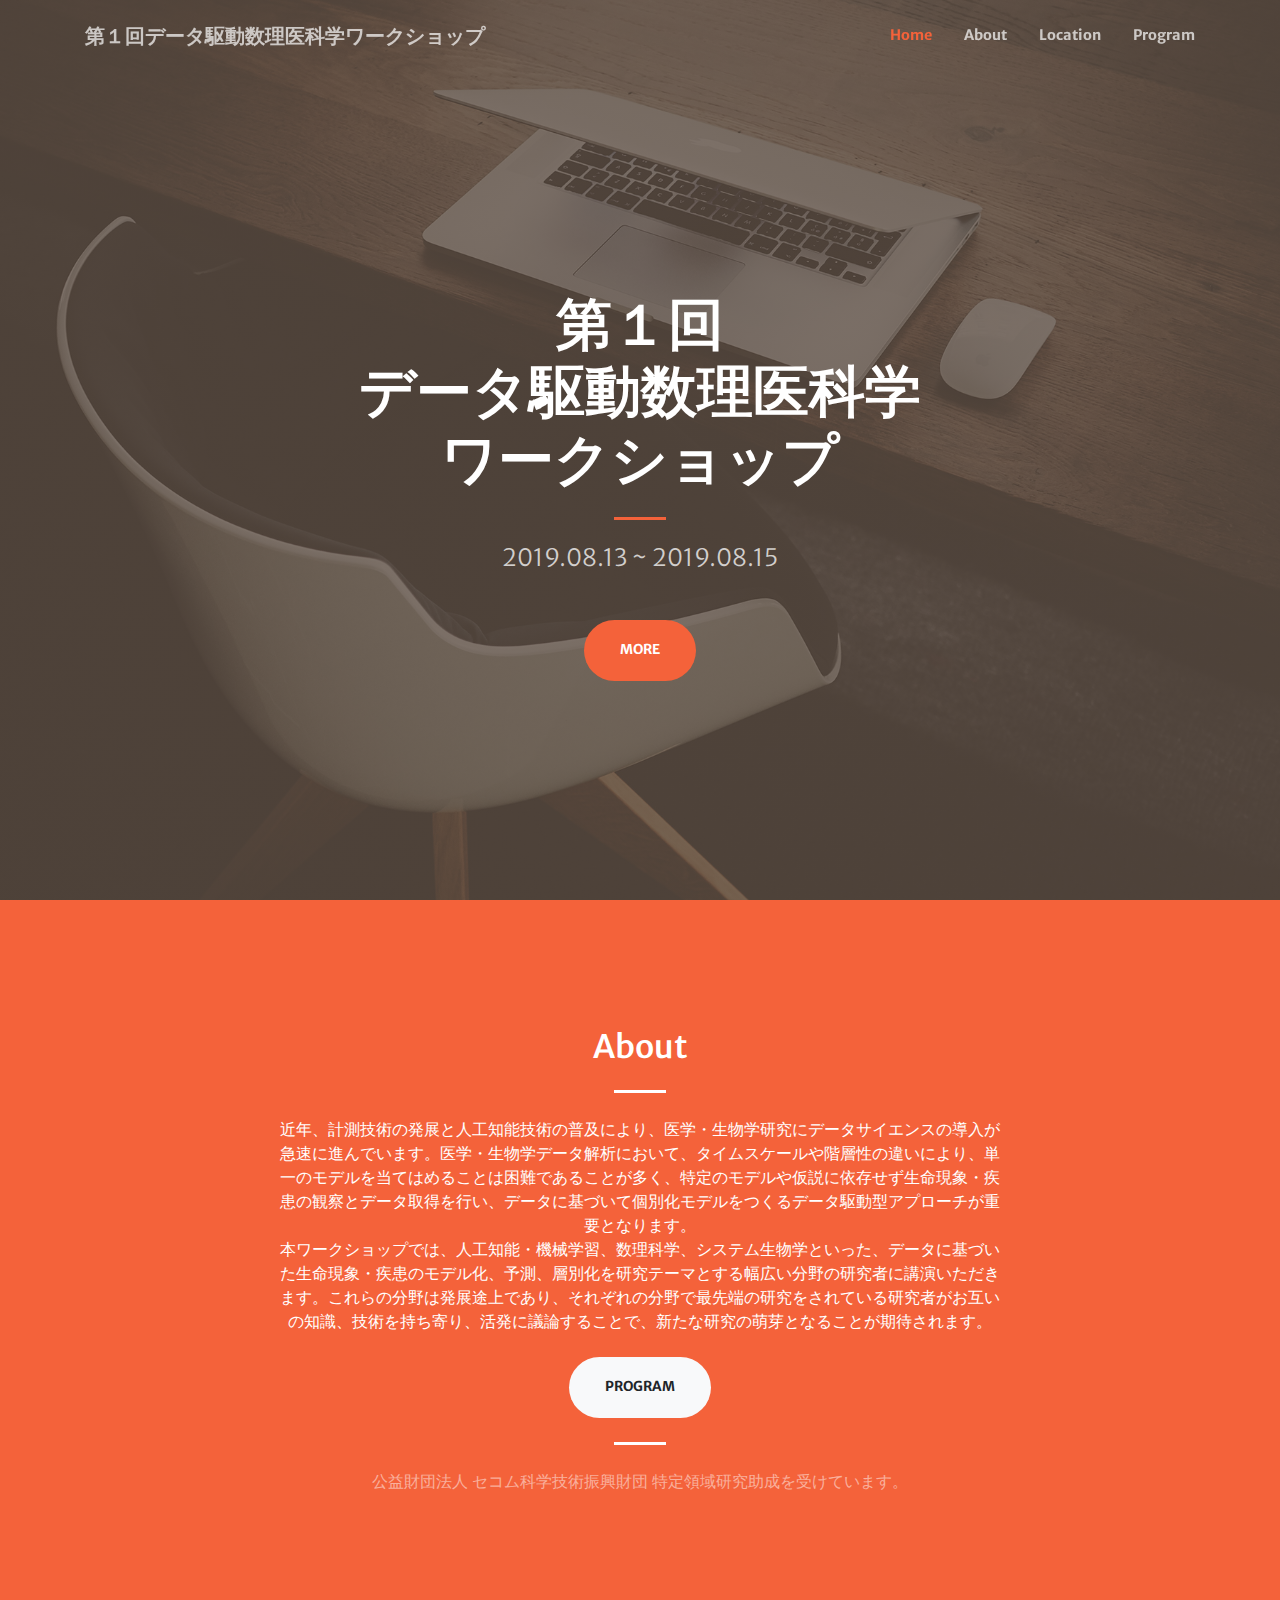
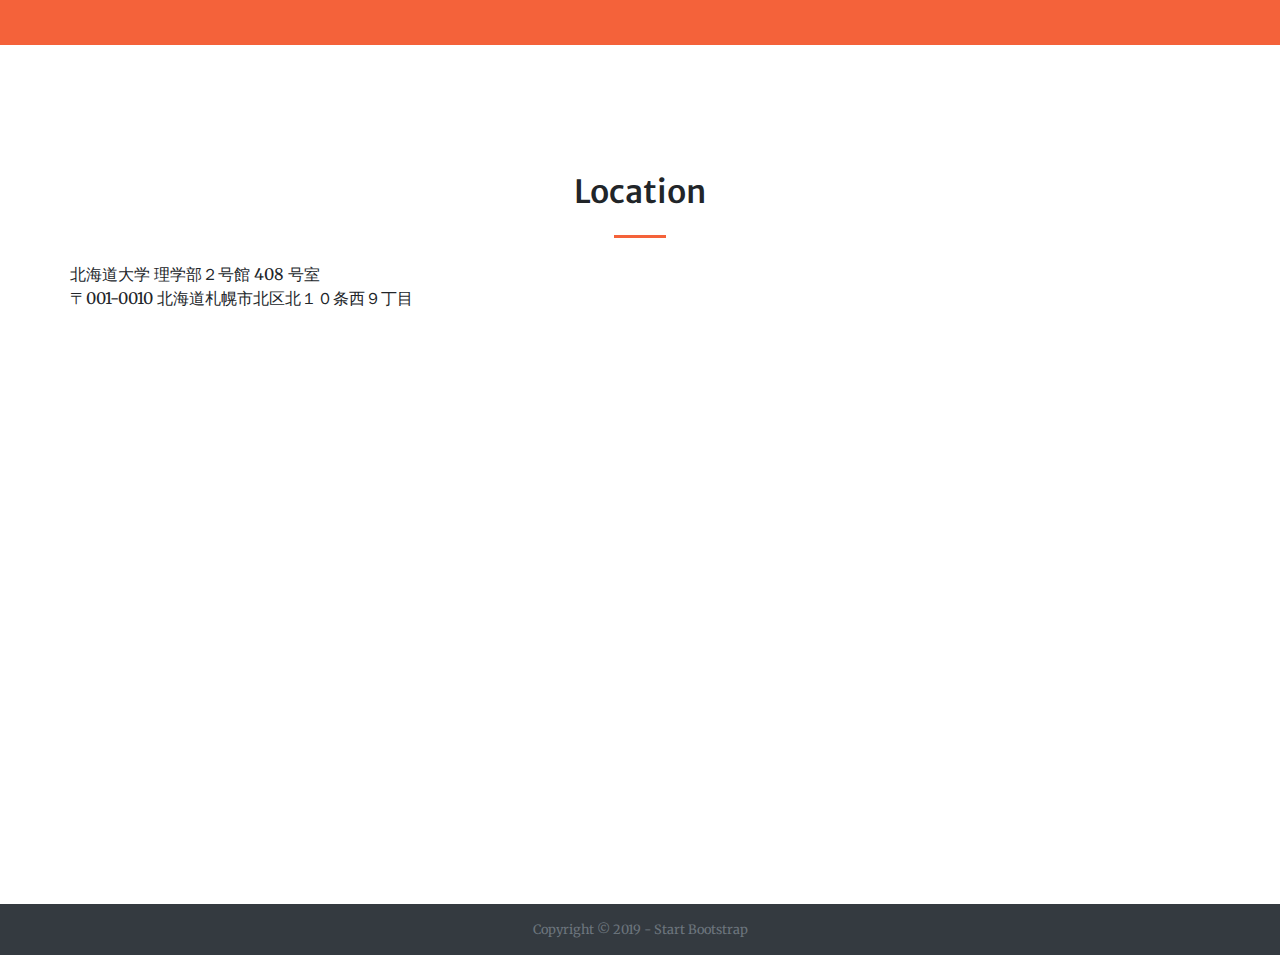
==== commit 47c9e342: "Add files via upload" ====
--- a/index.html
+++ b/index.html
@@ -1,5 +1,5 @@
 <!DOCTYPE html>
-<html lang="en">
+<html lang="jp">
 
 <head>
 
@@ -8,7 +8,7 @@
   <meta name="description" content="">
   <meta name="author" content="">
 
-  <title>データ駆動数理医科学ワークショップ</title>
+  <title>第１回データ駆動数理医科学ワークショップ</title>
 
   <!-- Font Awesome Icons -->
   <link href="vendor/fontawesome-free/css/all.min.css" rel="stylesheet" type="text/css">
@@ -30,8 +30,7 @@
   <!-- Navigation -->
   <nav class="navbar navbar-expand-lg navbar-light fixed-top py-3" id="mainNav">
     <div class="container">
-      <a class="navbar-brand js-scroll-trigger" href="#page-top">
-</a>
+      <a class="navbar-brand js-scroll-trigger" href="#page-top">第１回データ駆動数理医科学ワークショップ</a>
       <button class="navbar-toggler navbar-toggler-right" type="button" data-toggle="collapse" data-target="#navbarResponsive" aria-controls="navbarResponsive" aria-expanded="false" aria-label="Toggle navigation">
         <span class="navbar-toggler-icon"></span>
       </button>
@@ -82,13 +81,15 @@
         <div class="col-lg-8 text-center">
           <h2 class="text-white mt-0">About</h2>
           <hr class="divider light my-4">
-          <p class="text-white-50 mb-4">近年、計測技術の発展と人工知能技術の普及により、医学・生物学研究にデータサイエンスの導入が急速に進んでいます。医学・生物学データ解析において、タイムスケールや階層性の違いにより、単一のモデルを当てはめることは困難であることが多く、特定のモデルや仮説に依存せず生命現象・疾患の観察とデータ取得を行い、データに基づいて個別化モデルをつくるデータ駆動型アプローチが重要となります。</br>本ワークショップでは、人工知能・機械学習、数理科学、システム生物学といった、データに基づいた生命現象・疾患のモデル化、予測、層別化を研究テーマとする幅広い分野の研究者に講演いただきます。これらの分野は発展途上であり、それぞれの分野で最先端の研究をされている研究者がお互いの知識、技術を持ち寄り、活発に議論することで、新たな研究の萌芽となることが期待されます。</p>
+          <p class="text-white mb-4">近年、計測技術の発展と人工知能技術の普及により、医学・生物学研究にデータサイエンスの導入が急速に進んでいます。医学・生物学データ解析において、タイムスケールや階層性の違いにより、単一のモデルを当てはめることは困難であることが多く、特定のモデルや仮説に依存せず生命現象・疾患の観察とデータ取得を行い、データに基づいて個別化モデルをつくるデータ駆動型アプローチが重要となります。</br>本ワークショップでは、人工知能・機械学習、数理科学、システム生物学といった、データに基づいた生命現象・疾患のモデル化、予測、層別化を研究テーマとする幅広い分野の研究者に講演いただきます。これらの分野は発展途上であり、それぞれの分野で最先端の研究をされている研究者がお互いの知識、技術を持ち寄り、活発に議論することで、新たな研究の萌芽となることが期待されます。</p>
           <a class="btn btn-light btn-xl js-scroll-trigger" href="./program.html">Program</a>
+           <hr class="divider light my-4">
+           <p class="text-white-50 mb-4">公益財団法人 セコム科学技術振興財団 特定領域研究助成を受けています。</p>
         </div>
       </div>
     </div>
   </section>
-  
+
   <!-- Location Section -->
   <section class="page-section" id="map">
     <div class="container">
@@ -120,7 +121,7 @@
         </div>
         <div class="col-lg-4 mr-auto text-center">
           <i class="fas fa-envelope fa-3x mb-3 text-muted"></i>
-          <!-- Make sure to change the email address in anchor text AND the link below! 
+          <!-- Make sure to change the email address in anchor text AND the link below!
           <a class="d-block" href="mailto:contact@yourwebsite.com">contact@yourwebsite.com</a>
         </div>
       </div>
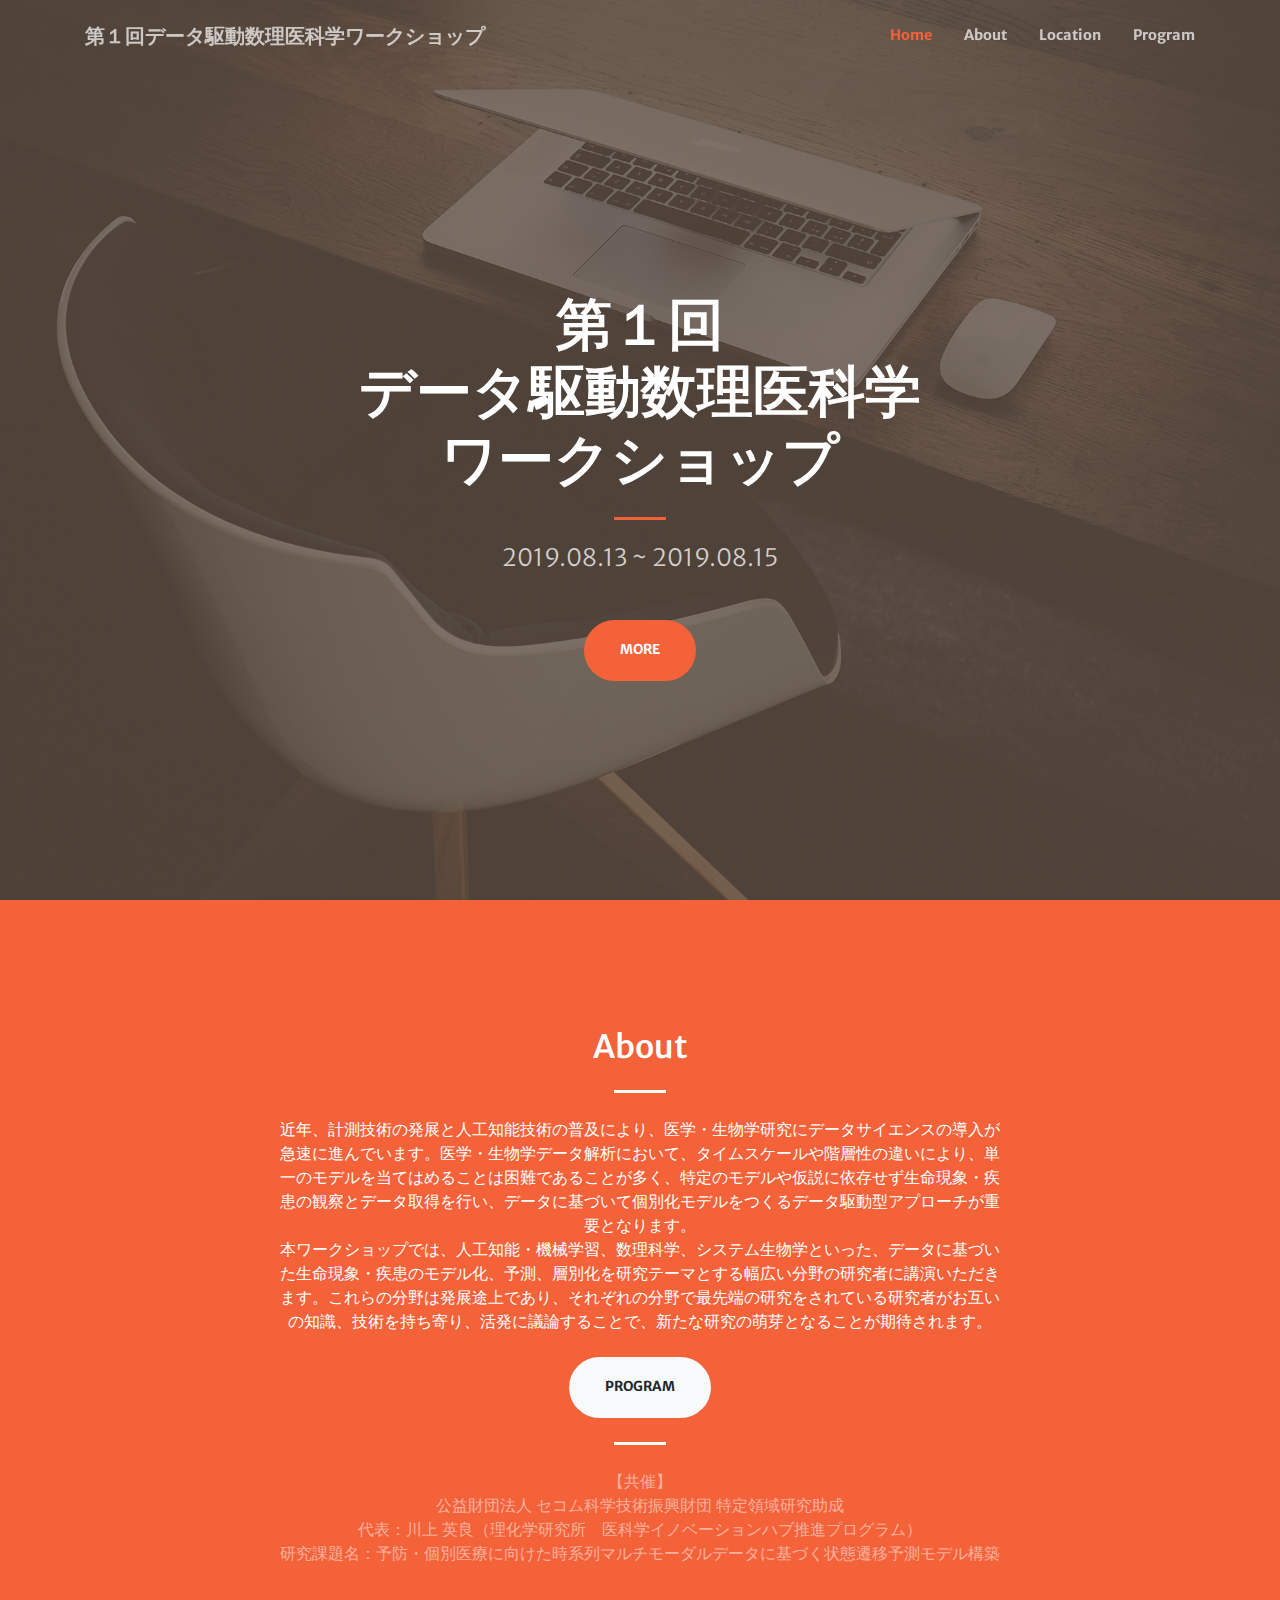
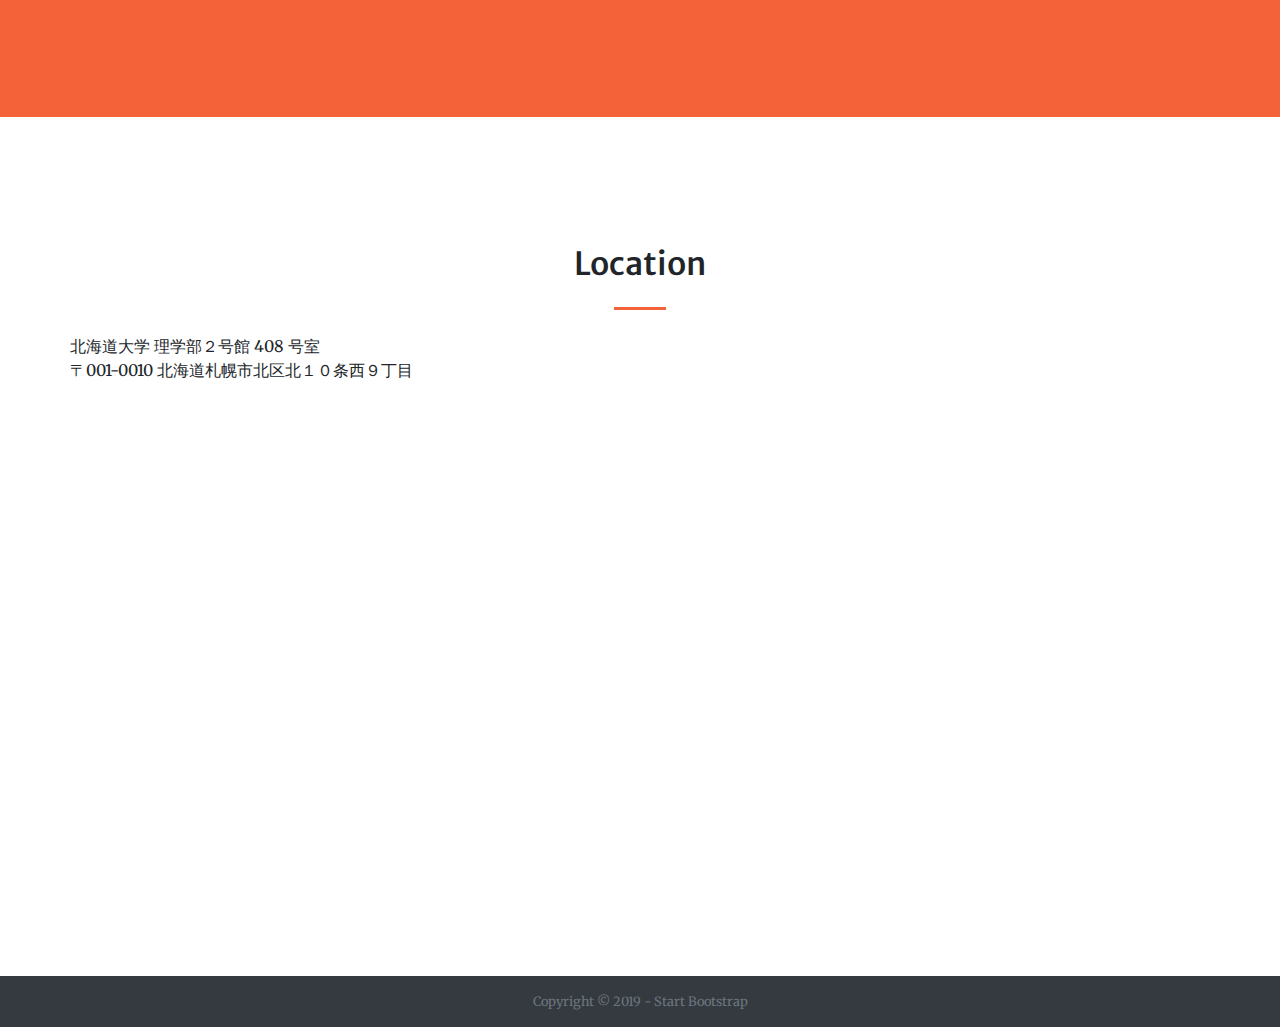
==== commit 1979dbfc: "Add files via upload" ====
--- a/index.html
+++ b/index.html
@@ -84,7 +84,8 @@
           <p class="text-white mb-4">近年、計測技術の発展と人工知能技術の普及により、医学・生物学研究にデータサイエンスの導入が急速に進んでいます。医学・生物学データ解析において、タイムスケールや階層性の違いにより、単一のモデルを当てはめることは困難であることが多く、特定のモデルや仮説に依存せず生命現象・疾患の観察とデータ取得を行い、データに基づいて個別化モデルをつくるデータ駆動型アプローチが重要となります。</br>本ワークショップでは、人工知能・機械学習、数理科学、システム生物学といった、データに基づいた生命現象・疾患のモデル化、予測、層別化を研究テーマとする幅広い分野の研究者に講演いただきます。これらの分野は発展途上であり、それぞれの分野で最先端の研究をされている研究者がお互いの知識、技術を持ち寄り、活発に議論することで、新たな研究の萌芽となることが期待されます。</p>
           <a class="btn btn-light btn-xl js-scroll-trigger" href="./program.html">Program</a>
            <hr class="divider light my-4">
-           <p class="text-white-50 mb-4">公益財団法人 セコム科学技術振興財団 特定領域研究助成を受けています。</p>
+        <p class="text-white-50 mb-4">【共催】</br>公益財団法人 セコム科学技術振興財団 特定領域研究助成</br>代表：川上 英良（理化学研究所　医科学イノベーションハブ推進プログラム）</br>
+        研究課題名：予防・個別医療に向けた時系列マルチモーダルデータに基づく状態遷移予測モデル構築</p>
         </div>
       </div>
     </div>
